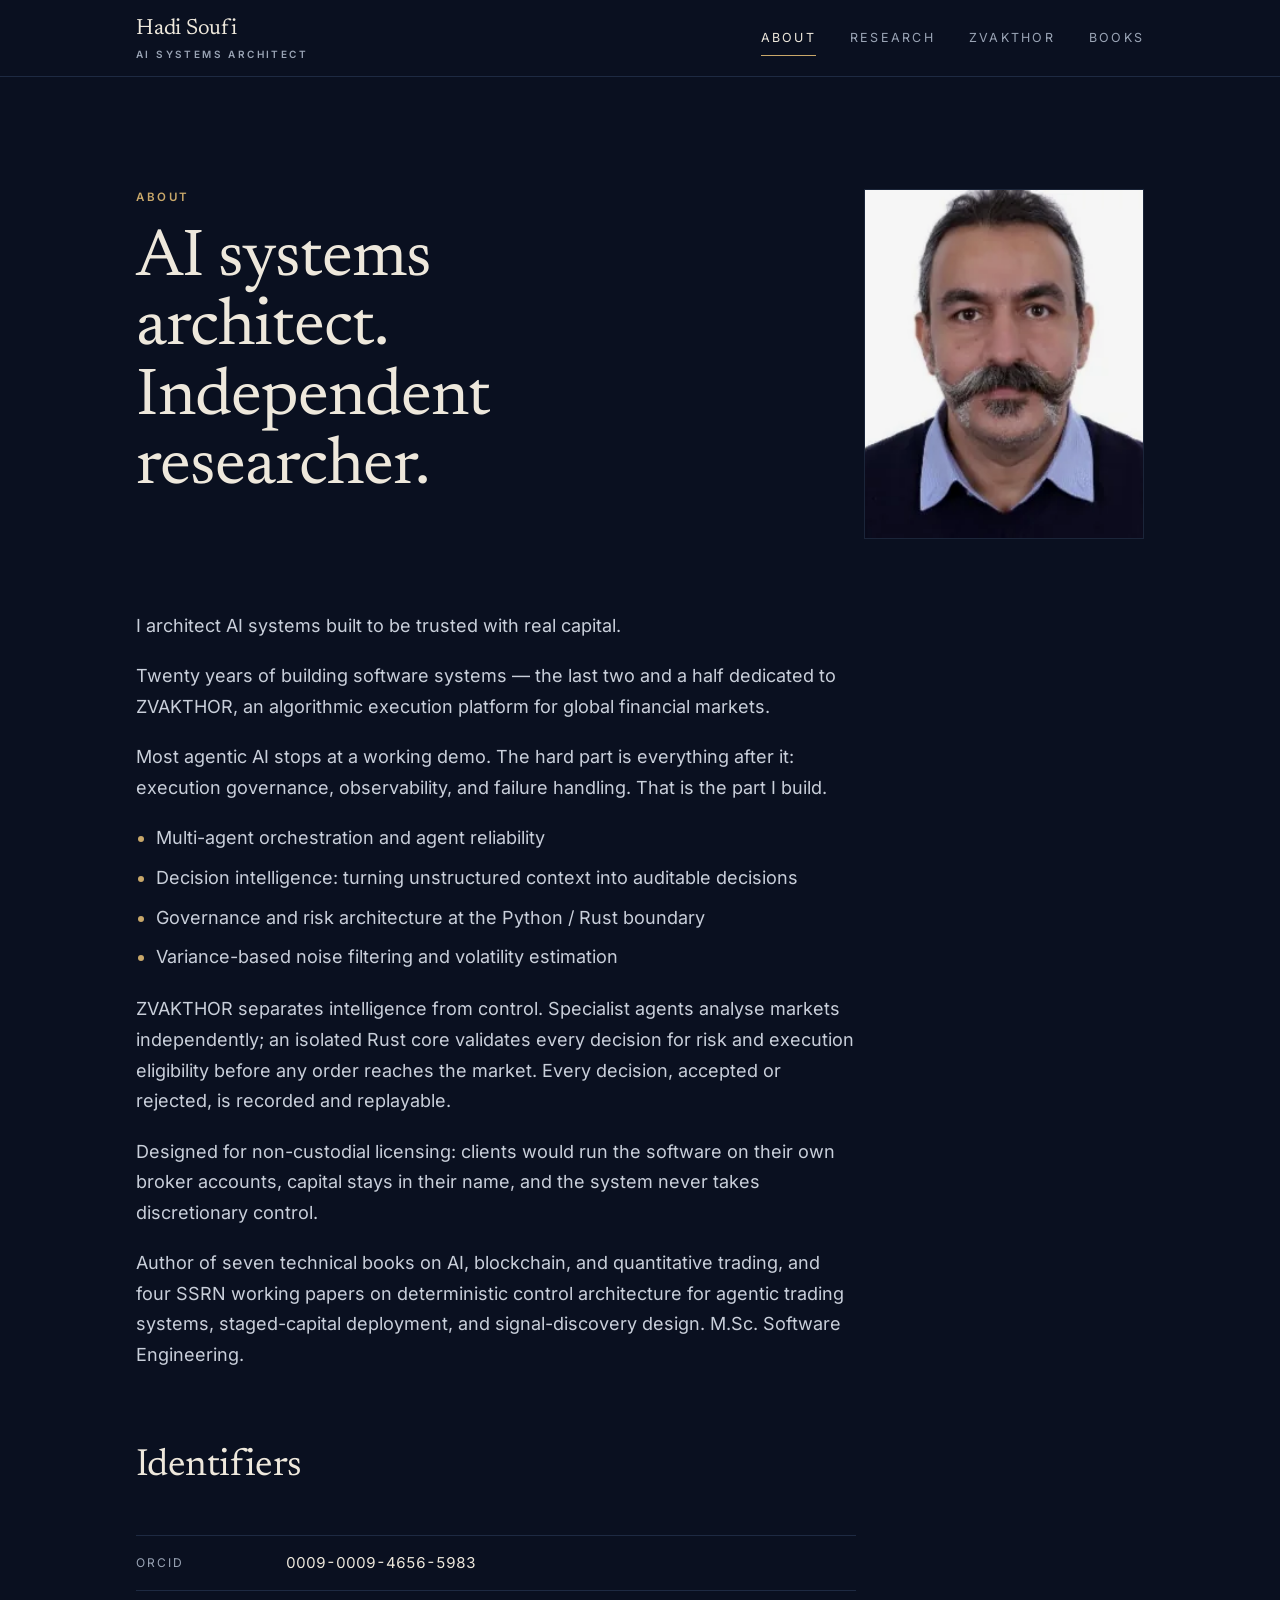
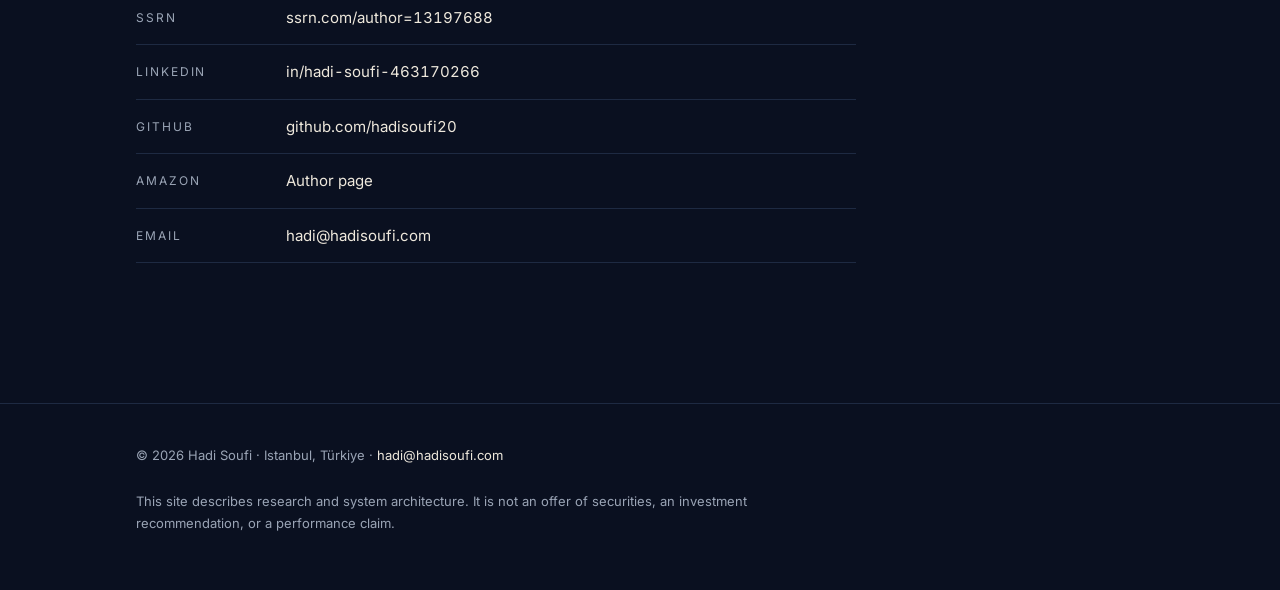
==== about/index.html @ 06dd4723 "Launch hadisoufi.com" ====
<!doctype html>
<html lang="en">
<head>
<meta charset="utf-8">
<meta name="viewport" content="width=device-width,initial-scale=1">
<title>About Hadi Soufi — AI Systems Architect</title>
<meta name="description" content="Biography of Hadi Soufi: AI systems architect, founder of ZVAKTHOR, author of seven technical books and four SSRN working papers.">
<link rel="canonical" href="https://hadisoufi.com/about/">
<meta name="robots" content="index,follow,max-image-preview:large">
<meta name="author" content="Hadi Soufi">
<meta name="theme-color" content="#0A1020">
<meta property="og:type" content="profile">
<meta property="og:site_name" content="Hadi Soufi">
<meta property="og:title" content="About Hadi Soufi — AI Systems Architect">
<meta property="og:description" content="Biography of Hadi Soufi: AI systems architect, founder of ZVAKTHOR, author of seven technical books and four SSRN working papers.">
<meta property="og:url" content="https://hadisoufi.com/about/">
<meta property="og:image" content="https://hadisoufi.com/og.png">
<meta property="og:image:width" content="1200">
<meta property="og:image:height" content="630">
<meta property="og:image:alt" content="Hadi Soufi — AI Systems Architect">
<meta name="twitter:card" content="summary_large_image">
<meta name="twitter:title" content="About Hadi Soufi — AI Systems Architect">
<meta name="twitter:description" content="Biography of Hadi Soufi: AI systems architect, founder of ZVAKTHOR, author of seven technical books and four SSRN working papers.">
<meta name="twitter:image" content="https://hadisoufi.com/og.png">
<link rel="icon" href="/favicon.svg" type="image/svg+xml">
<link rel="preload" href="/fonts/newsreader-400.woff2" as="font" type="font/woff2" crossorigin>
<link rel="stylesheet" href="/site.css">
<link rel="me" href="https://orcid.org/0009-0009-4656-5983"><link rel="me" href="https://github.com/hadisoufi20"><link rel="me" href="https://www.linkedin.com/in/hadi-soufi-463170266">
<script type="application/ld+json">{"@context":"https://schema.org","@graph":[{"@type":"ProfilePage","@id":"https://hadisoufi.com/about/#page","url":"https://hadisoufi.com/about/","name":"About Hadi Soufi","dateCreated":"2026-09-24","dateModified":"2026-09-25","mainEntity":{"@type":"Person","@id":"https://hadisoufi.com/#person","name":"Hadi Soufi","jobTitle":"AI Systems Architect","description":"AI systems architect and independent researcher working on deterministic control for autonomous and multi-agent systems.","url":"https://hadisoufi.com/","email":"mailto:hadi@hadisoufi.com","image":"https://hadisoufi.com/img/hadi-soufi.jpg","address":{"@type":"PostalAddress","addressLocality":"Istanbul","addressCountry":"TR"},"identifier":{"@type":"PropertyValue","propertyID":"ORCID","value":"0009-0009-4656-5983"},"knowsAbout":["Agentic AI trading systems","Multi-agent systems","AI systems architecture","Quantitative finance","Deterministic execution control"],"founder":{"@id":"https://hadisoufi.com/zvakthor/#org"},"sameAs":["https://orcid.org/0009-0009-4656-5983","https://ssrn.com/author=13197688","https://www.linkedin.com/in/hadi-soufi-463170266","https://github.com/hadisoufi20","https://www.amazon.com/stores/author/B0GQ66415M"]}},{"@type":"Organization","@id":"https://hadisoufi.com/zvakthor/#org","name":"ZVAKTHOR","url":"https://hadisoufi.com/zvakthor/","description":"Algorithmic execution platform that separates intelligence from control: specialist agents analyse markets; an isolated Rust core validates every decision before any order reaches the market.","founder":{"@id":"https://hadisoufi.com/#person"}}]}</script>
</head>
<body>
<a class="skip" href="#main">Skip to content</a>
<header class="top"><div class="wrap">
<a class="brand" href="/"><b>Hadi Soufi</b><small>AI Systems Architect</small></a>
<nav aria-label="Primary"><ul class="nav"><li><a href="/about/" aria-current="page">About</a></li><li><a href="/research/">Research</a></li><li><a href="/zvakthor/">ZVAKTHOR</a></li><li><a href="/books/">Books</a></li></ul></nav>
</div></header>
<main id="main">

<div class="page-head"><div class="wrap split">
<div><p class="kicker">About</p><h1 class="h2">AI systems architect. Independent researcher.</h1></div>
<figure class="portrait" style="max-width:280px;justify-self:end"><picture><source srcset="/img/hadi-soufi.webp" type="image/webp"><img src="/img/hadi-soufi.jpg" width="300" height="300" alt="Portrait of Hadi Soufi"></picture></figure>
</div></div>
<section class="first" style="padding-top:0"><div class="wrap"><div class="prose">
<p>I architect AI systems built to be trusted with real capital.</p>
<p>Twenty years of building software systems — the last two and a half dedicated to ZVAKTHOR, an algorithmic execution platform for global financial markets.</p>
<p>Most agentic AI stops at a working demo. The hard part is everything after it: execution governance, observability, and failure handling. That is the part I build.</p>
<ul>
<li>Multi-agent orchestration and agent reliability</li>
<li>Decision intelligence: turning unstructured context into auditable decisions</li>
<li>Governance and risk architecture at the Python / Rust boundary</li>
<li>Variance-based noise filtering and volatility estimation</li>
</ul>
<p>ZVAKTHOR separates intelligence from control. Specialist agents analyse markets independently; an isolated Rust core validates every decision for risk and execution eligibility before any order reaches the market. Every decision, accepted or rejected, is recorded and replayable.</p>
<p>Designed for non-custodial licensing: clients would run the software on their own broker accounts, capital stays in their name, and the system never takes discretionary control.</p>
<p>Author of seven technical books on AI, blockchain, and quantitative trading, and four SSRN working papers on deterministic control architecture for agentic trading systems, staged-capital deployment, and signal-discovery design. M.Sc. Software Engineering.</p>
<h2>Identifiers</h2>
<dl class="facts">
<dt>ORCID</dt><dd><a href="https://orcid.org/0009-0009-4656-5983">0009-0009-4656-5983</a></dd>
<dt>SSRN</dt><dd><a href="https://ssrn.com/author=13197688">ssrn.com/author=13197688</a></dd>
<dt>LinkedIn</dt><dd><a href="https://www.linkedin.com/in/hadi-soufi-463170266">in/hadi-soufi-463170266</a></dd>
<dt>GitHub</dt><dd><a href="https://github.com/hadisoufi20">github.com/hadisoufi20</a></dd>
<dt>Amazon</dt><dd><a href="https://www.amazon.com/stores/author/B0GQ66415M">Author page</a></dd>
<dt>Email</dt><dd><a href="mailto:hadi@hadisoufi.com">hadi@hadisoufi.com</a></dd>
</dl>
</div></div></section>

</main>
<footer><div class="wrap">
<p>© 2026 Hadi Soufi · Istanbul, Türkiye · <a href="mailto:hadi@hadisoufi.com">hadi@hadisoufi.com</a></p>
<p>This site describes research and system architecture. It is not an offer of securities, an investment recommendation, or a performance claim.</p>
</div></footer>
</body>
</html>
---- site.css ----
@font-face{font-family:"Newsreader";src:url(/fonts/newsreader-400.woff2) format("woff2");font-weight:300 500;font-style:normal;font-display:swap}
@font-face{font-family:"Inter";src:url(/fonts/inter-400.woff2) format("woff2");font-weight:400;font-style:normal;font-display:swap}
@font-face{font-family:"Inter";src:url(/fonts/inter-600.woff2) format("woff2");font-weight:600;font-style:normal;font-display:swap}

:root{
  --bg:#0A1020;--bg2:#0C1325;--surface:#111A2E;--line:#1E2A42;
  --ink:#EEE8DC;--ink2:#C9CFDA;--muted:#9AA4B5;--gold:#C9A86A;--gold-ink:#1A1408;
  --serif:"Newsreader",Georgia,"Times New Roman",serif;
  --sans:"Inter",system-ui,-apple-system,"Segoe UI",Roboto,Arial,sans-serif;
  --max:1120px;--gut:clamp(20px,5vw,56px);
}
*,*::before,*::after{box-sizing:border-box}
html{-webkit-text-size-adjust:100%;text-size-adjust:100%}
body{margin:0;background:var(--bg);color:var(--ink2);font:400 clamp(16px,1.05vw + 11px,18px)/1.7 var(--sans);-webkit-font-smoothing:antialiased;text-rendering:optimizeLegibility}
img{max-width:100%;height:auto;display:block}
a{color:var(--ink);text-decoration:none;text-underline-offset:.22em;text-decoration-thickness:1px}
a:hover{color:var(--gold)}
:focus-visible{outline:2px solid var(--gold);outline-offset:3px;border-radius:2px}
.skip{position:absolute;left:-9999px;top:0;background:var(--gold);color:var(--gold-ink);padding:10px 14px;z-index:10}
.skip:focus{left:12px;top:12px}
.wrap{max-width:var(--max);margin:0 auto;padding:0 var(--gut)}

/* header */
.top{border-bottom:1px solid var(--line);position:relative;z-index:2}
.top .wrap{display:flex;align-items:center;justify-content:space-between;min-height:76px;gap:24px}
.brand{display:flex;flex-direction:column;line-height:1.1}
.brand b{font:400 22px/1.1 var(--serif);color:var(--ink);letter-spacing:-.01em}
.brand small{font:600 10px/1 var(--sans);letter-spacing:.24em;text-transform:uppercase;color:var(--muted);margin-top:7px}
.nav{display:flex;gap:clamp(18px,3vw,34px);list-style:none;margin:0;padding:0}
.nav a{font:400 12.5px/1 var(--sans);letter-spacing:.18em;text-transform:uppercase;color:var(--muted);padding:12px 0;display:inline-block}
.nav a:hover,.nav a[aria-current=page]{color:var(--ink)}
.nav a[aria-current=page]{box-shadow:inset 0 -1px 0 var(--gold)}

/* type */
.kicker{font:600 11.5px/1.4 var(--sans);letter-spacing:.22em;text-transform:uppercase;color:var(--gold);margin:0 0 20px}
.rule{width:72px;height:1px;background:var(--gold);border:0;margin:0 0 40px}
h1,h2,h3{font-family:var(--serif);font-weight:400;color:var(--ink);letter-spacing:-.015em;margin:0}
.display{font-size:clamp(56px,9vw,128px);line-height:.98;letter-spacing:-.025em}
.h2{font-size:clamp(38px,5.2vw,72px);line-height:1.04}
.h3{font-size:clamp(26px,2.6vw,34px);line-height:1.18}
.sub{font:400 clamp(26px,3.3vw,44px)/1.15 var(--serif);color:var(--ink);margin:34px 0 26px}
.lede{font-size:clamp(17px,1.2vw + 10px,20px);color:var(--muted);max-width:640px;margin:0}
p{margin:0 0 1.1em}
.muted{color:var(--muted)}
.arrow::after{content:"\00a0→";}
.ext::after{content:"\00a0↗";font-size:.9em}

/* sections */
section{padding:clamp(80px,11vw,140px) 0;border-top:1px solid var(--line)}
section.first{border-top:0}
.split{display:grid;grid-template-columns:1fr 1fr;gap:clamp(40px,7vw,96px);align-items:start}
.head-row{display:flex;justify-content:space-between;align-items:flex-end;gap:24px;margin-bottom:clamp(36px,5vw,56px)}

/* hero */
.hero{padding:clamp(56px,8vw,96px) 0 clamp(64px,8vw,96px);background:radial-gradient(900px 480px at 78% 10%,rgba(56,90,160,.08),transparent 70%)}
.hero-grid{display:grid;grid-template-columns:minmax(0,1.55fr) minmax(0,.8fr);gap:clamp(36px,6vw,80px);align-items:end}
.portrait{margin:0}
.portrait img{width:100%;aspect-ratio:4/5;object-fit:cover;object-position:50% 22%;filter:saturate(.85) brightness(.95) contrast(1.03);border:1px solid var(--line)}
.portrait figcaption{font:600 11px/1 var(--sans);letter-spacing:.22em;text-transform:uppercase;color:var(--muted);text-align:right;margin-top:14px}
.ctas{display:flex;flex-wrap:wrap;gap:14px;margin-top:40px}
.btn{display:inline-flex;align-items:center;min-height:48px;padding:0 22px;font:600 12.5px/1 var(--sans);letter-spacing:.16em;text-transform:uppercase;border-radius:3px;border:1px solid var(--line);color:var(--ink);transition:border-color .2s,background .2s,color .2s}
.btn:hover{border-color:var(--gold);color:var(--ink)}
.btn.gold{background:var(--gold);border-color:var(--gold);color:var(--gold-ink)}
.btn.gold:hover{background:#D6B87E;color:var(--gold-ink)}
.focus{display:grid;grid-template-columns:repeat(4,1fr);border-top:1px solid var(--line);border-bottom:1px solid var(--line);margin-top:clamp(56px,7vw,88px)}
.focus div{padding:24px 20px 26px;border-left:1px solid var(--line)}
.focus div:first-child{border-left:0;padding-left:0}
.focus span{display:block;font:400 12px/1 var(--sans);color:var(--gold);letter-spacing:.12em;margin-bottom:12px;font-variant-numeric:tabular-nums}
.focus b{font:600 12px/1.5 var(--sans);letter-spacing:.14em;text-transform:uppercase;color:var(--ink2)}

/* facts */
dl.facts{display:grid;grid-template-columns:150px 1fr;gap:0;margin:36px 0 0;border-top:1px solid var(--line)}
dl.facts dt,dl.facts dd{padding:14px 0;border-bottom:1px solid var(--line);margin:0;font-size:15px}
dl.facts dt{color:var(--muted);font-size:12px;letter-spacing:.16em;text-transform:uppercase;padding-top:17px}
dl.facts dd{color:var(--ink);font-variant-numeric:tabular-nums}

/* architecture */
.arch{display:grid;grid-template-columns:1fr 56px 1fr 56px 1fr;align-items:stretch;margin-top:clamp(48px,6vw,72px);position:relative}
.layer{background:var(--surface);border:1px solid var(--line);border-radius:4px;padding:28px 28px 30px}
.layer .n{font:600 11.5px/1 var(--sans);color:var(--gold);letter-spacing:.14em}
.layer h3{font-size:clamp(24px,2.3vw,30px);margin:18px 0 10px}
.layer p{font-size:15px;color:var(--muted);margin:0}
.layer.core{border-color:var(--gold)}
.link{display:flex;align-items:center;justify-content:center;position:relative}
.link::before{content:"";height:1px;background:var(--gold);width:100%;opacity:.8}
.link::after{content:"";position:absolute;right:0;width:9px;height:9px;border-top:1px solid var(--gold);border-right:1px solid var(--gold);transform:rotate(45deg)}
.link.gate::before{background:none;border-top:1px dashed var(--gold)}
.boundary{position:absolute;top:-28px;bottom:-28px;width:0;border-left:1px dashed rgba(201,168,106,.6)}
.boundary-label{font:600 10.5px/1 var(--sans);letter-spacing:.2em;text-transform:uppercase;color:var(--gold);margin-top:18px;text-align:right}
.status{display:grid;grid-template-columns:150px 1fr;gap:24px;border-top:1px solid var(--line);border-bottom:1px solid var(--line);padding:30px 0;margin-top:clamp(56px,7vw,80px)}
.status p.kicker{margin:4px 0 0;color:var(--gold)}
.status p{color:var(--ink);margin:0;max-width:760px}

/* principle cards */
.principle{font:400 clamp(24px,2.8vw,36px)/1.25 var(--serif);color:var(--ink);max-width:880px;margin:0 0 clamp(40px,5vw,56px)}
.principle em{font-style:normal;color:var(--gold)}
.cards{display:grid;grid-template-columns:1fr 1fr;gap:20px}
.card{border:1px solid var(--line);border-radius:4px;padding:32px;background:linear-gradient(180deg,rgba(17,26,46,.7),rgba(17,26,46,.25))}
.card p.kicker{margin-bottom:14px;color:var(--gold)}
.card h3{font-size:clamp(26px,2.4vw,32px);margin-bottom:14px}
.card p{font-size:15.5px;color:var(--muted)}
.card .st{border-top:1px solid var(--line);padding-top:16px;margin:22px 0 0;font-size:13.5px;color:var(--ink2)}
.card .st b{font:600 11px/1 var(--sans);letter-spacing:.18em;text-transform:uppercase;color:var(--gold);margin-right:10px}

/* research list */
ol.papers{list-style:none;margin:0;padding:0;border-top:1px solid var(--line)}
ol.papers li{border-bottom:1px solid var(--line)}
ol.papers a{display:grid;grid-template-columns:70px 1fr 30px;gap:12px;padding:30px 0;color:inherit}
ol.papers .n{font:400 13px/1.9 var(--sans);color:var(--gold);font-variant-numeric:tabular-nums}
ol.papers .t{font:400 clamp(21px,2.1vw,28px)/1.25 var(--serif);color:var(--ink);display:block;max-width:760px;transition:color .2s}
ol.papers .m{display:block;font-size:13.5px;color:var(--muted);margin-top:10px}
ol.papers .ab{display:block;font-size:15px;color:var(--muted);margin-top:14px;max-width:760px}
ol.papers .go{color:var(--muted);text-align:right;font-size:18px}
ol.papers a:hover .t,ol.papers a:hover .go{color:var(--gold)}

/* repos */
.repos{display:grid;grid-template-columns:repeat(3,1fr);border-top:1px solid var(--line)}
.repo{padding:30px 28px 32px 0;border-bottom:1px solid var(--line)}
.repo+.repo{padding-left:28px;border-left:1px solid var(--line)}
.repo code{font:400 14px/1.4 ui-monospace,SFMono-Regular,Menlo,Consolas,monospace;color:var(--ink)}
.repo p{font-size:15px;color:var(--muted);margin:14px 0 18px}
.repo .t{font:600 11.5px/1 var(--sans);letter-spacing:.16em;text-transform:uppercase;color:var(--gold);font-variant-numeric:tabular-nums}

/* books */
.shelf{display:flex;align-items:flex-end;gap:10px;height:340px;justify-content:flex-end}
.spine{flex:1;max-width:74px;height:var(--h);background:var(--surface);border:1px solid var(--line);border-radius:2px;display:flex;align-items:flex-end;justify-content:center;padding:18px 0;transition:border-color .2s,transform .2s}
.spine span{writing-mode:vertical-rl;transform:rotate(180deg);font:400 15px/1.2 var(--serif);color:var(--ink2);max-height:100%;overflow:hidden}
.spine:hover{border-color:var(--gold);transform:translateY(-6px)}
.spine:hover span{color:var(--ink)}
.spine.s{background:#0E1628}
.booklist{list-style:none;margin:0;padding:0;border-top:1px solid var(--line)}
.booklist li{display:grid;grid-template-columns:1fr auto;gap:20px;align-items:baseline;padding:26px 0;border-bottom:1px solid var(--line)}
.booklist .t{font:400 clamp(22px,2.2vw,28px)/1.25 var(--serif);color:var(--ink)}
.booklist .s{display:block;font-size:15px;color:var(--muted);margin-top:6px}
.booklist a.b{font:600 12px/1 var(--sans);letter-spacing:.16em;text-transform:uppercase;white-space:nowrap}

/* contact */
.contact{text-align:center}
.contact .h2{font-size:clamp(44px,7vw,96px)}
.contact .lede{margin:28px auto 36px}
.contact .links{display:flex;justify-content:center;flex-wrap:wrap;gap:28px;margin-top:48px}
.contact .links a{font-size:15px}

/* article pages */
.page-head{padding:clamp(64px,9vw,112px) 0 clamp(48px,6vw,72px)}
.prose{max-width:720px}
.prose p{color:var(--ink2)}
.prose h2{font-size:clamp(28px,3vw,38px);margin:64px 0 20px}
.prose ul{padding-left:1.1em;margin:0 0 1.2em}
.prose li{margin:.5em 0;color:var(--ink2)}
.prose li::marker{color:var(--gold)}
.cite{background:var(--surface);border:1px solid var(--line);border-radius:4px;padding:22px 24px;font-size:14.5px;color:var(--ink2);margin:0 0 18px;overflow-x:auto}
pre.cite{font:400 13px/1.6 ui-monospace,SFMono-Regular,Menlo,Consolas,monospace;white-space:pre}
.copy{font:600 11.5px/1 var(--sans);letter-spacing:.16em;text-transform:uppercase;background:none;border:1px solid var(--line);color:var(--ink);padding:12px 16px;border-radius:3px;cursor:pointer;min-height:44px}
.copy:hover{border-color:var(--gold)}
.crumb{font-size:13px;color:var(--muted);margin-bottom:28px;letter-spacing:.04em}
.crumb a{color:var(--muted)}

/* footer */
footer{border-top:1px solid var(--line);padding:40px 0 56px;font-size:13px;color:var(--muted)}
footer .wrap{display:flex;justify-content:space-between;gap:24px;flex-wrap:wrap}
footer p{margin:0;max-width:640px}

/* reveal */
@media (prefers-reduced-motion:no-preference){
  .hero .display,.hero .sub,.hero .lede,.hero .ctas,.portrait{animation:rise .7s cubic-bezier(.2,.7,.2,1) both}
  .hero .sub{animation-delay:.06s}.hero .lede{animation-delay:.12s}.hero .ctas{animation-delay:.18s}.portrait{animation-delay:.1s}
  @keyframes rise{from{opacity:0;transform:translateY(10px)}to{opacity:1;transform:none}}
}

/* responsive */
@media (max-width:900px){
  .hero-grid,.split,.cards{grid-template-columns:1fr}
  .portrait{max-width:240px}
  .boundary-label{text-align:left}
  .portrait figcaption{text-align:left}
  .focus{grid-template-columns:1fr 1fr}
  .focus div:nth-child(3){border-left:0;padding-left:0}
  .focus div:nth-child(-n+2){border-bottom:1px solid var(--line)}
  .arch{grid-template-columns:1fr;gap:0}
  .link{height:44px}
  .link::before{width:1px;height:100%}
  .link.gate::before{border-top:0;border-left:1px dashed var(--gold)}
  .link::after{right:auto;bottom:2px;transform:rotate(135deg)}
  .boundary{display:none}
  .repos{grid-template-columns:1fr}
  .repo,.repo+.repo{padding:26px 0;border-left:0}
  .shelf{justify-content:flex-start;height:280px;margin-top:40px}
  .head-row{flex-direction:column;align-items:flex-start}
}
@media (max-width:640px){
  .top .wrap{flex-direction:column;align-items:flex-start;justify-content:center;padding-top:16px;padding-bottom:6px;gap:6px}
  .nav{gap:20px}
  .status,dl.facts{grid-template-columns:1fr}
  .status{gap:10px}
  dl.facts dt{border-bottom:0;padding-bottom:0}
  ol.papers a{grid-template-columns:44px 1fr}
  ol.papers .go{display:none}
  .booklist li{grid-template-columns:1fr}
  .spine span{font-size:13px}
  .shelf{gap:6px}
}
@media print{
  :root{--bg:#fff;--ink:#111;--ink2:#222;--muted:#555;--line:#ddd;--surface:#fff;--gold:#7E6128}
  .top nav,.ctas,.copy{display:none}
  section{padding:32px 0}
}
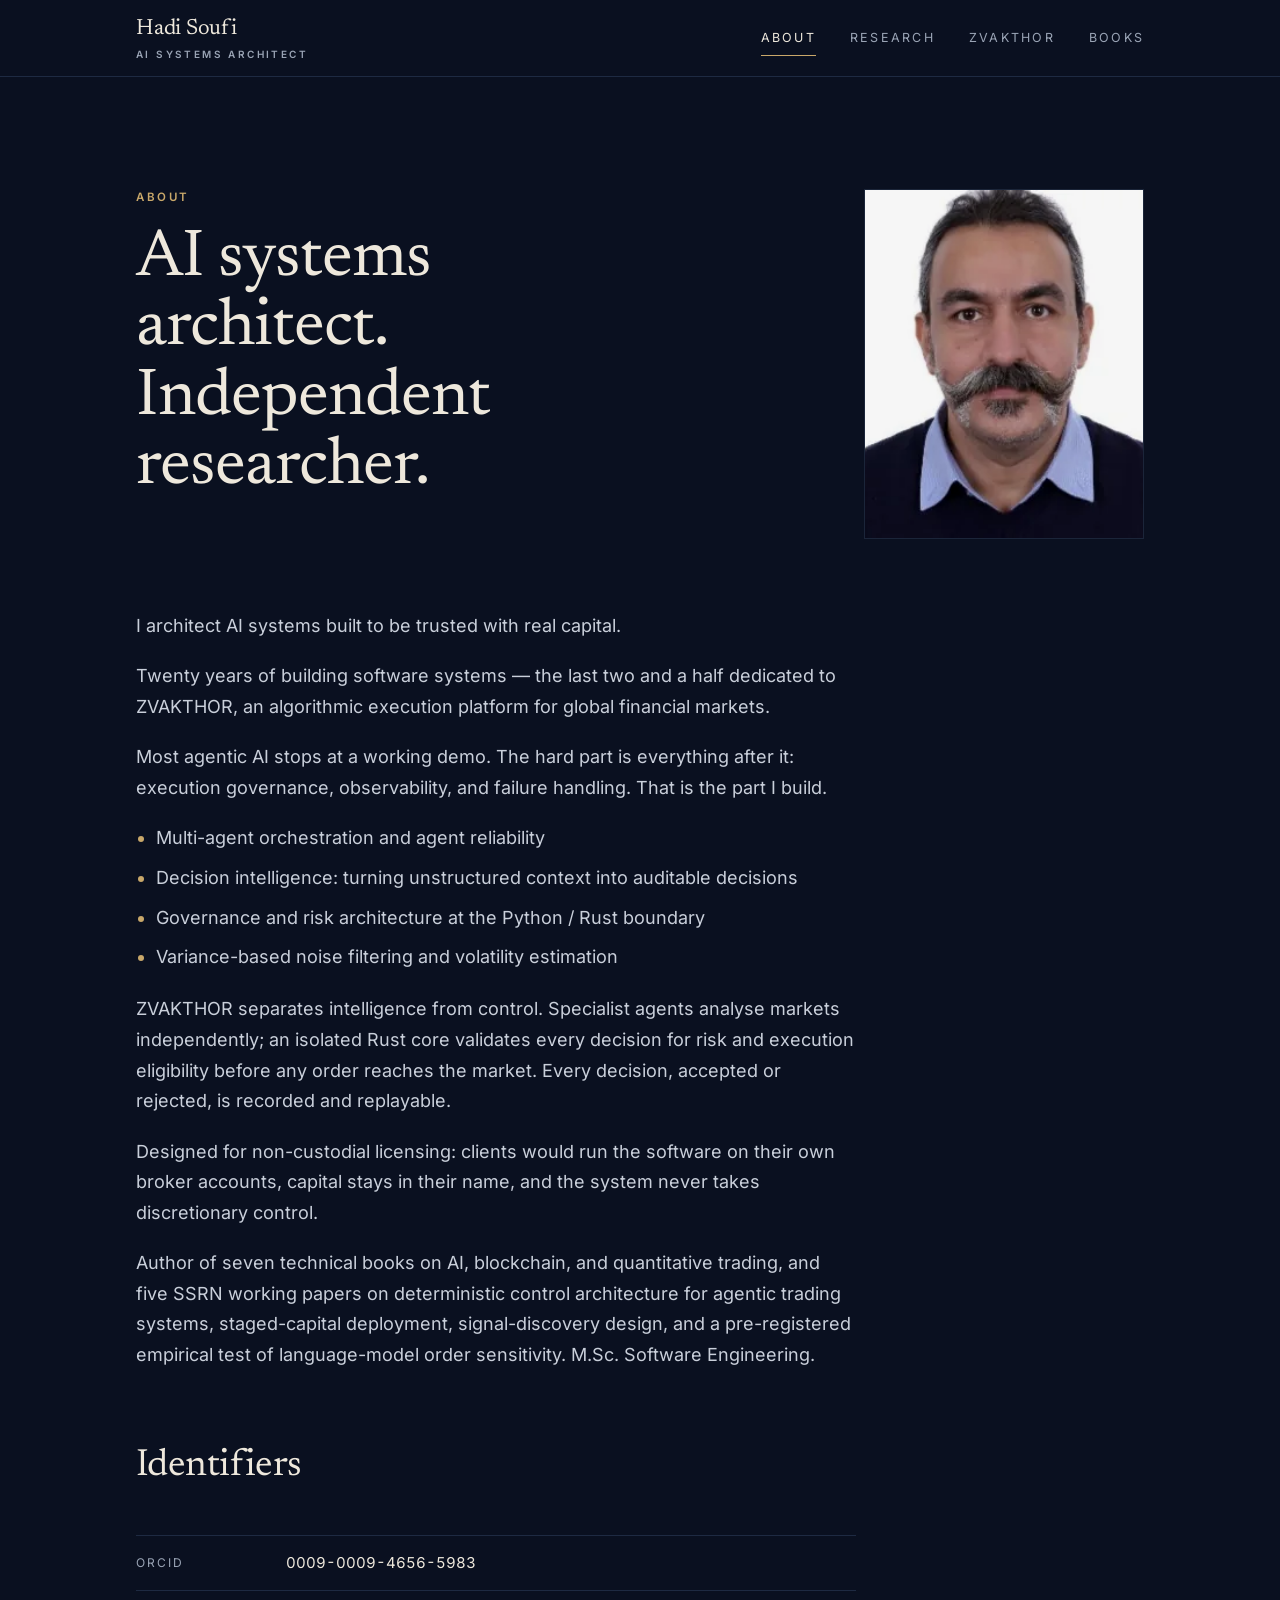
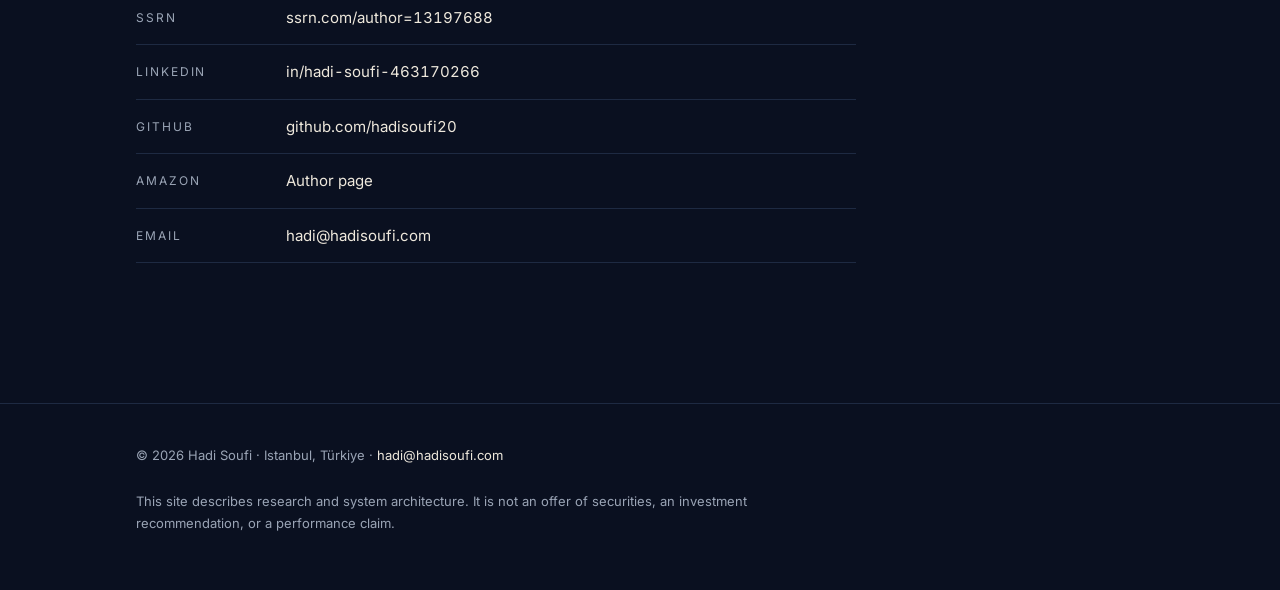
==== commit dc2f04a2: "Add paper 05: Order Invariance at the Last Language-Model Boundary" ====
--- a/about/index.html
+++ b/about/index.html
@@ -4,7 +4,7 @@
 <meta charset="utf-8">
 <meta name="viewport" content="width=device-width,initial-scale=1">
 <title>About Hadi Soufi — AI Systems Architect</title>
-<meta name="description" content="Biography of Hadi Soufi: AI systems architect, founder of ZVAKTHOR, author of seven technical books and four SSRN working papers.">
+<meta name="description" content="Biography of Hadi Soufi: AI systems architect, founder of ZVAKTHOR, author of seven technical books and five SSRN working papers.">
 <link rel="canonical" href="https://hadisoufi.com/about/">
 <meta name="robots" content="index,follow,max-image-preview:large">
 <meta name="author" content="Hadi Soufi">
@@ -12,7 +12,7 @@
 <meta property="og:type" content="profile">
 <meta property="og:site_name" content="Hadi Soufi">
 <meta property="og:title" content="About Hadi Soufi — AI Systems Architect">
-<meta property="og:description" content="Biography of Hadi Soufi: AI systems architect, founder of ZVAKTHOR, author of seven technical books and four SSRN working papers.">
+<meta property="og:description" content="Biography of Hadi Soufi: AI systems architect, founder of ZVAKTHOR, author of seven technical books and five SSRN working papers.">
 <meta property="og:url" content="https://hadisoufi.com/about/">
 <meta property="og:image" content="https://hadisoufi.com/og.png">
 <meta property="og:image:width" content="1200">
@@ -20,13 +20,13 @@
 <meta property="og:image:alt" content="Hadi Soufi — AI Systems Architect">
 <meta name="twitter:card" content="summary_large_image">
 <meta name="twitter:title" content="About Hadi Soufi — AI Systems Architect">
-<meta name="twitter:description" content="Biography of Hadi Soufi: AI systems architect, founder of ZVAKTHOR, author of seven technical books and four SSRN working papers.">
+<meta name="twitter:description" content="Biography of Hadi Soufi: AI systems architect, founder of ZVAKTHOR, author of seven technical books and five SSRN working papers.">
 <meta name="twitter:image" content="https://hadisoufi.com/og.png">
 <link rel="icon" href="/favicon.svg" type="image/svg+xml">
 <link rel="preload" href="/fonts/newsreader-400.woff2" as="font" type="font/woff2" crossorigin>
 <link rel="stylesheet" href="/site.css">
 <link rel="me" href="https://orcid.org/0009-0009-4656-5983"><link rel="me" href="https://github.com/hadisoufi20"><link rel="me" href="https://www.linkedin.com/in/hadi-soufi-463170266">
-<script type="application/ld+json">{"@context":"https://schema.org","@graph":[{"@type":"ProfilePage","@id":"https://hadisoufi.com/about/#page","url":"https://hadisoufi.com/about/","name":"About Hadi Soufi","dateCreated":"2026-09-24","dateModified":"2026-09-25","mainEntity":{"@type":"Person","@id":"https://hadisoufi.com/#person","name":"Hadi Soufi","jobTitle":"AI Systems Architect","description":"AI systems architect and independent researcher working on deterministic control for autonomous and multi-agent systems.","url":"https://hadisoufi.com/","email":"mailto:hadi@hadisoufi.com","image":"https://hadisoufi.com/img/hadi-soufi.jpg","address":{"@type":"PostalAddress","addressLocality":"Istanbul","addressCountry":"TR"},"identifier":{"@type":"PropertyValue","propertyID":"ORCID","value":"0009-0009-4656-5983"},"knowsAbout":["Agentic AI trading systems","Multi-agent systems","AI systems architecture","Quantitative finance","Deterministic execution control"],"founder":{"@id":"https://hadisoufi.com/zvakthor/#org"},"sameAs":["https://orcid.org/0009-0009-4656-5983","https://ssrn.com/author=13197688","https://www.linkedin.com/in/hadi-soufi-463170266","https://github.com/hadisoufi20","https://www.amazon.com/stores/author/B0GQ66415M"]}},{"@type":"Organization","@id":"https://hadisoufi.com/zvakthor/#org","name":"ZVAKTHOR","url":"https://hadisoufi.com/zvakthor/","description":"Algorithmic execution platform that separates intelligence from control: specialist agents analyse markets; an isolated Rust core validates every decision before any order reaches the market.","founder":{"@id":"https://hadisoufi.com/#person"}}]}</script>
+<script type="application/ld+json">{"@context":"https://schema.org","@graph":[{"@type":"ProfilePage","@id":"https://hadisoufi.com/about/#page","url":"https://hadisoufi.com/about/","name":"About Hadi Soufi","dateCreated":"2026-09-24T00:00:00+03:00","dateModified":"2026-09-30T12:21:05+03:00","mainEntity":{"@type":"Person","@id":"https://hadisoufi.com/#person","name":"Hadi Soufi","jobTitle":"AI Systems Architect","description":"AI systems architect and independent researcher working on deterministic control for autonomous and multi-agent systems.","url":"https://hadisoufi.com/","email":"mailto:hadi@hadisoufi.com","image":"https://hadisoufi.com/img/hadi-soufi.jpg","address":{"@type":"PostalAddress","addressLocality":"Istanbul","addressCountry":"TR"},"identifier":{"@type":"PropertyValue","propertyID":"ORCID","value":"0009-0009-4656-5983"},"knowsAbout":["Agentic AI trading systems","Multi-agent systems","AI systems architecture","Quantitative finance","Deterministic execution control"],"founder":{"@id":"https://hadisoufi.com/zvakthor/#org"},"sameAs":["https://orcid.org/0009-0009-4656-5983","https://ssrn.com/author=13197688","https://www.linkedin.com/in/hadi-soufi-463170266","https://github.com/hadisoufi20","https://www.amazon.com/stores/author/B0GQ66415M"]}},{"@type":"Organization","@id":"https://hadisoufi.com/zvakthor/#org","name":"ZVAKTHOR","url":"https://hadisoufi.com/zvakthor/","description":"Algorithmic execution platform that separates intelligence from control: specialist agents analyse markets; an isolated Rust core validates every decision before any order reaches the market.","founder":{"@id":"https://hadisoufi.com/#person"}}]}</script>
 </head>
 <body>
 <a class="skip" href="#main">Skip to content</a>
@@ -52,7 +52,7 @@
 </ul>
 <p>ZVAKTHOR separates intelligence from control. Specialist agents analyse markets independently; an isolated Rust core validates every decision for risk and execution eligibility before any order reaches the market. Every decision, accepted or rejected, is recorded and replayable.</p>
 <p>Designed for non-custodial licensing: clients would run the software on their own broker accounts, capital stays in their name, and the system never takes discretionary control.</p>
-<p>Author of seven technical books on AI, blockchain, and quantitative trading, and four SSRN working papers on deterministic control architecture for agentic trading systems, staged-capital deployment, and signal-discovery design. M.Sc. Software Engineering.</p>
+<p>Author of seven technical books on AI, blockchain, and quantitative trading, and five SSRN working papers on deterministic control architecture for agentic trading systems, staged-capital deployment, signal-discovery design, and a pre-registered empirical test of language-model order sensitivity. M.Sc. Software Engineering.</p>
 <h2>Identifiers</h2>
 <dl class="facts">
 <dt>ORCID</dt><dd><a href="https://orcid.org/0009-0009-4656-5983">0009-0009-4656-5983</a></dd>
--- a/site.css
+++ b/site.css
@@ -205,3 +205,4 @@
   .top nav,.ctas,.copy{display:none}
   section{padding:32px 0}
 }
+ol.papers .st{display:block;font:400 clamp(16px,1.3vw,18px)/1.4 var(--serif);color:var(--ink2);margin-top:6px;max-width:760px}
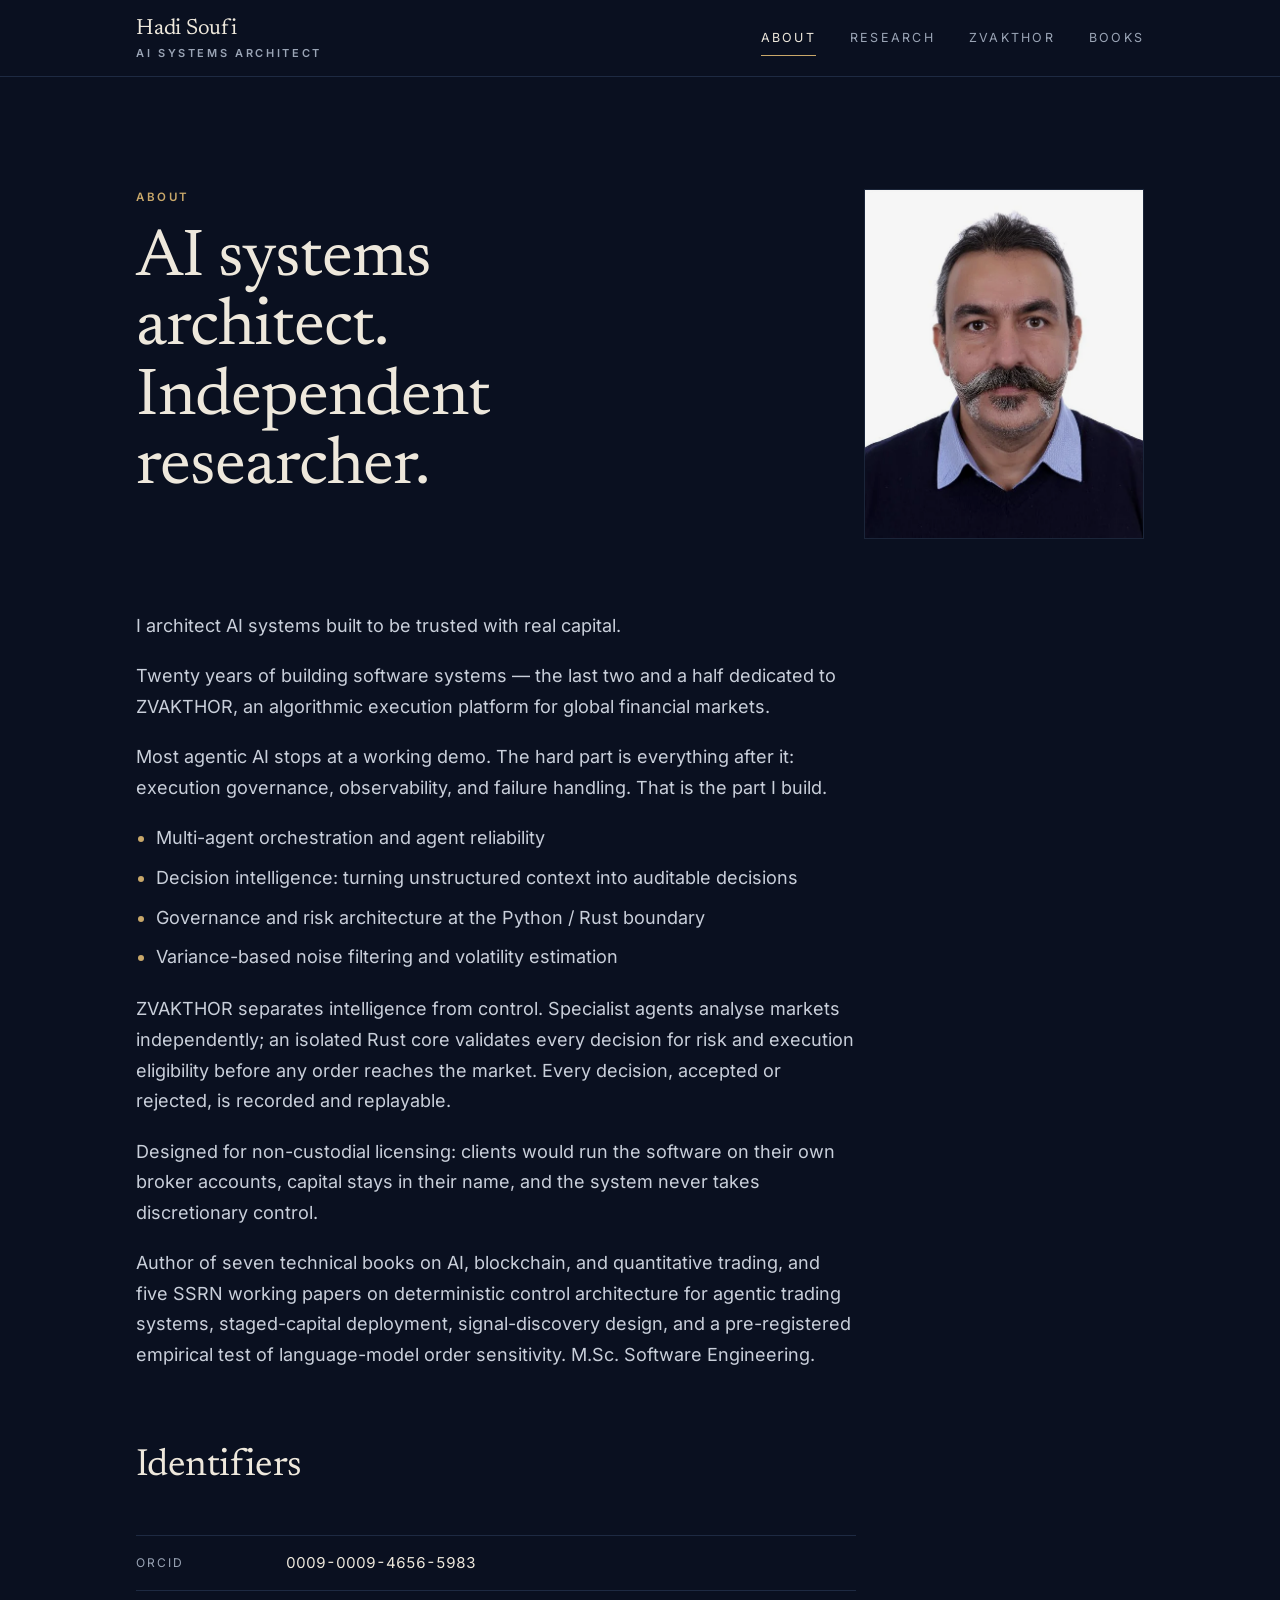
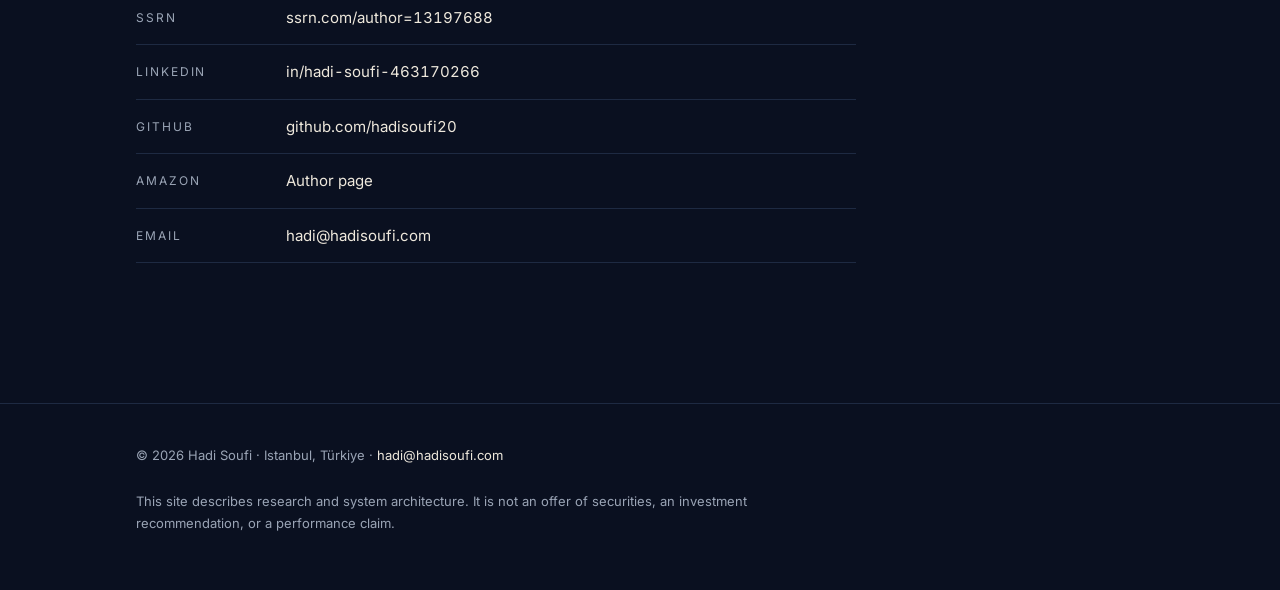
==== commit 6e443f65: "Site polish: higher-resolution portrait, book descriptions, SEO fixes - Portrait replaced with a 567" ====
--- a/about/index.html
+++ b/about/index.html
@@ -38,7 +38,7 @@
 
 <div class="page-head"><div class="wrap split">
 <div><p class="kicker">About</p><h1 class="h2">AI systems architect. Independent researcher.</h1></div>
-<figure class="portrait" style="max-width:280px;justify-self:end"><picture><source srcset="/img/hadi-soufi.webp" type="image/webp"><img src="/img/hadi-soufi.jpg" width="300" height="300" alt="Portrait of Hadi Soufi"></picture></figure>
+<figure class="portrait" style="max-width:280px;justify-self:end"><picture><source srcset="/img/hadi-soufi.webp" type="image/webp"><img src="/img/hadi-soufi.jpg" width="567" height="709" alt="Portrait of Hadi Soufi"></picture></figure>
 </div></div>
 <section class="first" style="padding-top:0"><div class="wrap"><div class="prose">
 <p>I architect AI systems built to be trusted with real capital.</p>
--- a/site.css
+++ b/site.css
@@ -25,7 +25,7 @@
 .top .wrap{display:flex;align-items:center;justify-content:space-between;min-height:76px;gap:24px}
 .brand{display:flex;flex-direction:column;line-height:1.1}
 .brand b{font:400 22px/1.1 var(--serif);color:var(--ink);letter-spacing:-.01em}
-.brand small{font:600 10px/1 var(--sans);letter-spacing:.24em;text-transform:uppercase;color:var(--muted);margin-top:7px}
+.brand small{font:600 11px/1 var(--sans);letter-spacing:.24em;text-transform:uppercase;color:var(--muted);margin-top:7px}
 .nav{display:flex;gap:clamp(18px,3vw,34px);list-style:none;margin:0;padding:0}
 .nav a{font:400 12.5px/1 var(--sans);letter-spacing:.18em;text-transform:uppercase;color:var(--muted);padding:12px 0;display:inline-block}
 .nav a:hover,.nav a[aria-current=page]{color:var(--ink)}
@@ -86,7 +86,7 @@
 .link::after{content:"";position:absolute;right:0;width:9px;height:9px;border-top:1px solid var(--gold);border-right:1px solid var(--gold);transform:rotate(45deg)}
 .link.gate::before{background:none;border-top:1px dashed var(--gold)}
 .boundary{position:absolute;top:-28px;bottom:-28px;width:0;border-left:1px dashed rgba(201,168,106,.6)}
-.boundary-label{font:600 10.5px/1 var(--sans);letter-spacing:.2em;text-transform:uppercase;color:var(--gold);margin-top:18px;text-align:right}
+.boundary-label{font:600 11px/1 var(--sans);letter-spacing:.2em;text-transform:uppercase;color:var(--gold);margin-top:18px;text-align:right}
 .status{display:grid;grid-template-columns:150px 1fr;gap:24px;border-top:1px solid var(--line);border-bottom:1px solid var(--line);padding:30px 0;margin-top:clamp(56px,7vw,80px)}
 .status p.kicker{margin:4px 0 0;color:var(--gold)}
 .status p{color:var(--ink);margin:0;max-width:760px}
@@ -132,6 +132,7 @@
 .booklist li{display:grid;grid-template-columns:1fr auto;gap:20px;align-items:baseline;padding:26px 0;border-bottom:1px solid var(--line)}
 .booklist .t{font:400 clamp(22px,2.2vw,28px)/1.25 var(--serif);color:var(--ink)}
 .booklist .s{display:block;font-size:15px;color:var(--muted);margin-top:6px}
+.booklist .d{font-size:15.5px;color:var(--muted);margin:12px 0 0;max-width:720px}
 .booklist a.b{font:600 12px/1 var(--sans);letter-spacing:.16em;text-transform:uppercase;white-space:nowrap}
 
 /* contact */
@@ -187,6 +188,8 @@
   .repo,.repo+.repo{padding:26px 0;border-left:0}
   .shelf{justify-content:flex-start;height:280px;margin-top:40px}
   .head-row{flex-direction:column;align-items:flex-start}
+  .arrow,.head-row>a,.repo>a,dl.facts a,.contact .links a,.booklist a.b,.crumb a,footer a{display:inline-block;padding:10px 0;margin:-10px 0}
+  .contact .links a{margin:0}
 }
 @media (max-width:640px){
   .top .wrap{flex-direction:column;align-items:flex-start;justify-content:center;padding-top:16px;padding-bottom:6px;gap:6px}
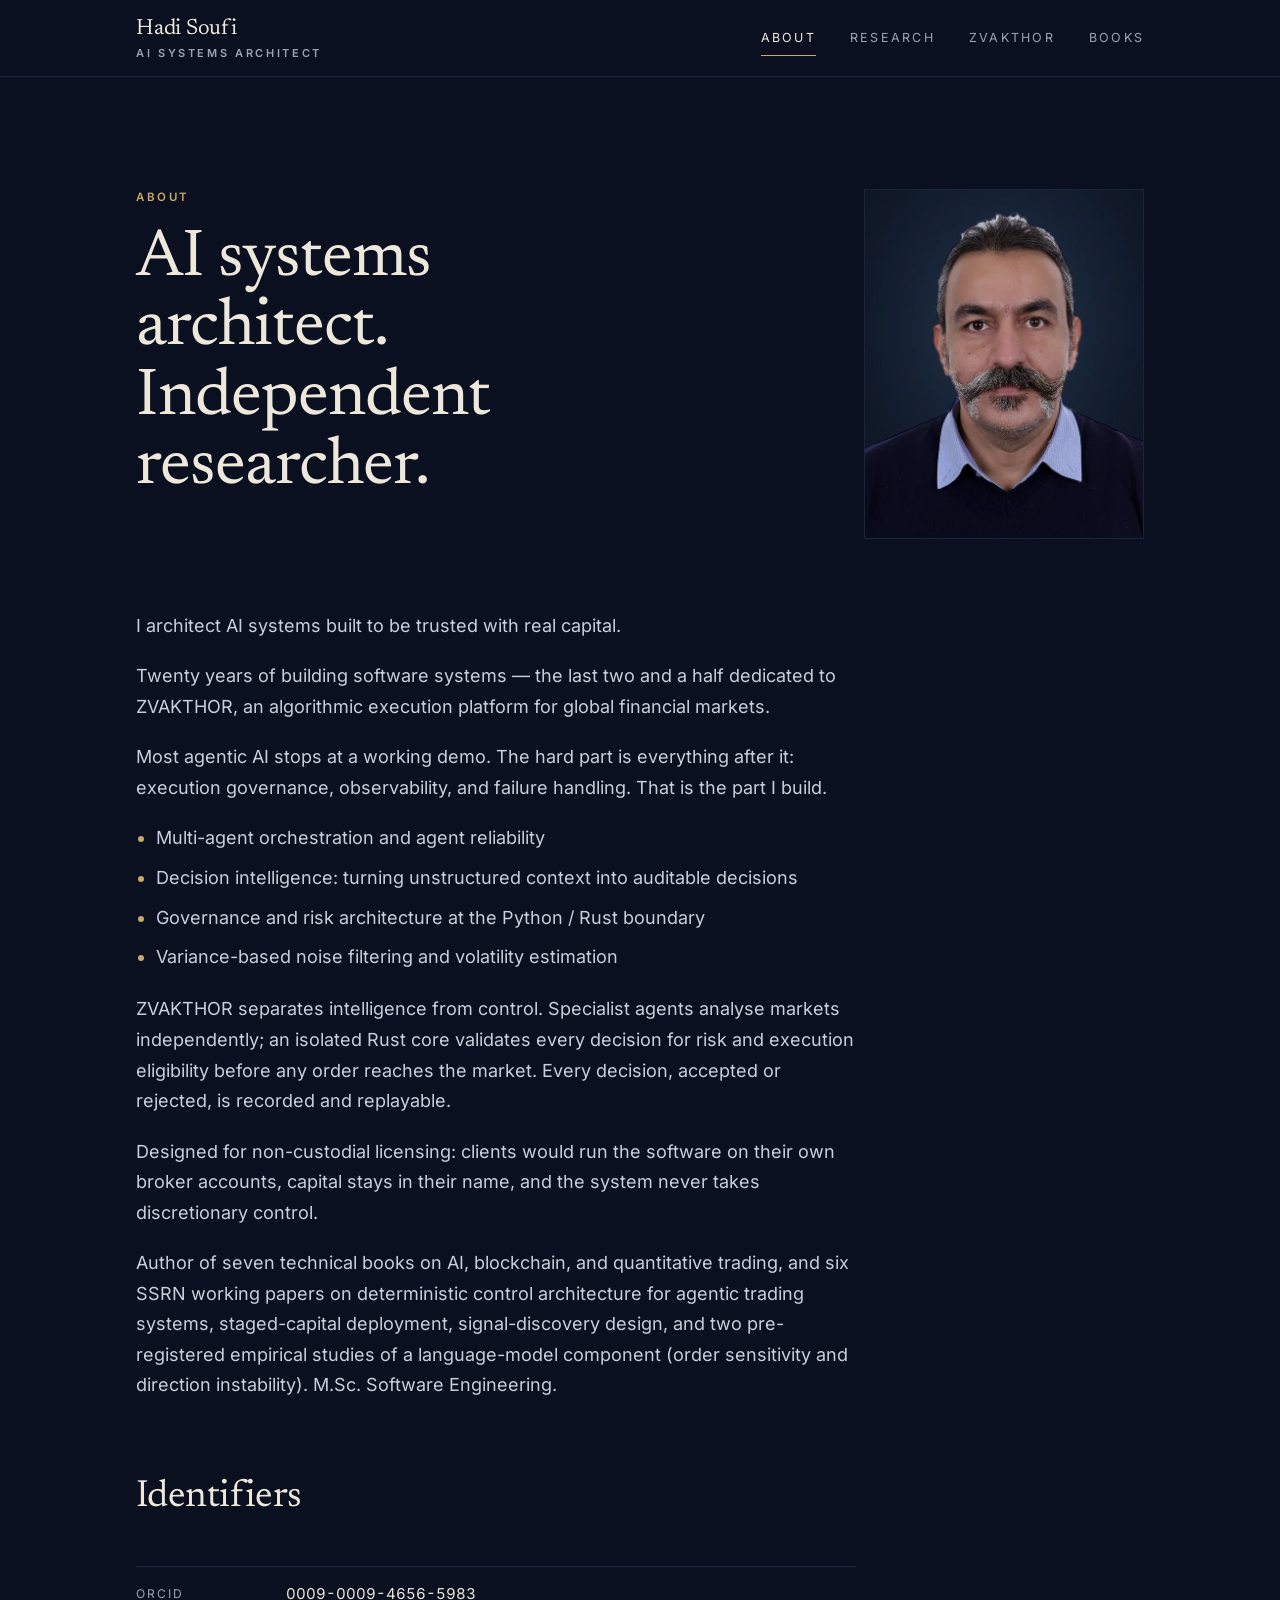
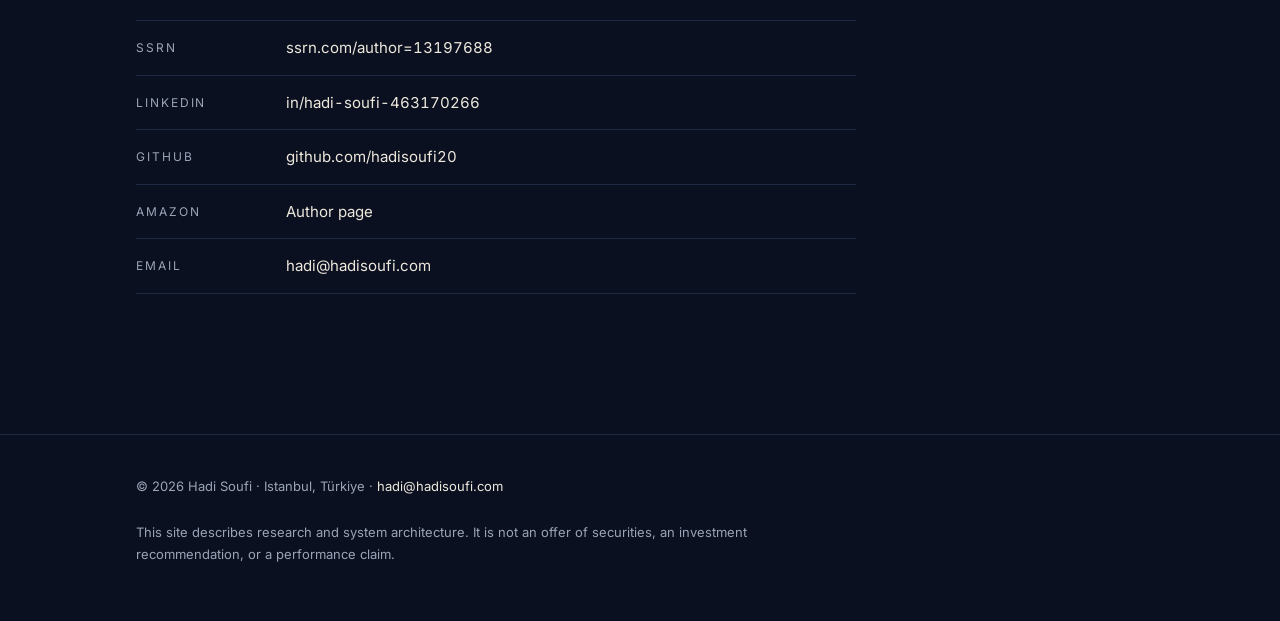
==== commit 05f5761f: "Correct paper count and Paper 06 two-wave totals About page: six SSRN working papers, two pre-regist" ====
--- a/about/index.html
+++ b/about/index.html
@@ -4,7 +4,7 @@
 <meta charset="utf-8">
 <meta name="viewport" content="width=device-width,initial-scale=1">
 <title>About Hadi Soufi — AI Systems Architect</title>
-<meta name="description" content="Biography of Hadi Soufi: AI systems architect, founder of ZVAKTHOR, author of seven technical books and five SSRN working papers.">
+<meta name="description" content="Biography of Hadi Soufi: AI systems architect, founder of ZVAKTHOR, author of seven technical books and six SSRN working papers.">
 <link rel="canonical" href="https://hadisoufi.com/about/">
 <meta name="robots" content="index,follow,max-image-preview:large">
 <meta name="author" content="Hadi Soufi">
@@ -12,7 +12,7 @@
 <meta property="og:type" content="profile">
 <meta property="og:site_name" content="Hadi Soufi">
 <meta property="og:title" content="About Hadi Soufi — AI Systems Architect">
-<meta property="og:description" content="Biography of Hadi Soufi: AI systems architect, founder of ZVAKTHOR, author of seven technical books and five SSRN working papers.">
+<meta property="og:description" content="Biography of Hadi Soufi: AI systems architect, founder of ZVAKTHOR, author of seven technical books and six SSRN working papers.">
 <meta property="og:url" content="https://hadisoufi.com/about/">
 <meta property="og:image" content="https://hadisoufi.com/og.png">
 <meta property="og:image:width" content="1200">
@@ -20,7 +20,7 @@
 <meta property="og:image:alt" content="Hadi Soufi — AI Systems Architect">
 <meta name="twitter:card" content="summary_large_image">
 <meta name="twitter:title" content="About Hadi Soufi — AI Systems Architect">
-<meta name="twitter:description" content="Biography of Hadi Soufi: AI systems architect, founder of ZVAKTHOR, author of seven technical books and five SSRN working papers.">
+<meta name="twitter:description" content="Biography of Hadi Soufi: AI systems architect, founder of ZVAKTHOR, author of seven technical books and six SSRN working papers.">
 <meta name="twitter:image" content="https://hadisoufi.com/og.png">
 <link rel="icon" href="/favicon.svg" type="image/svg+xml">
 <link rel="preload" href="/fonts/newsreader-400.woff2" as="font" type="font/woff2" crossorigin>
@@ -52,7 +52,7 @@
 </ul>
 <p>ZVAKTHOR separates intelligence from control. Specialist agents analyse markets independently; an isolated Rust core validates every decision for risk and execution eligibility before any order reaches the market. Every decision, accepted or rejected, is recorded and replayable.</p>
 <p>Designed for non-custodial licensing: clients would run the software on their own broker accounts, capital stays in their name, and the system never takes discretionary control.</p>
-<p>Author of seven technical books on AI, blockchain, and quantitative trading, and five SSRN working papers on deterministic control architecture for agentic trading systems, staged-capital deployment, signal-discovery design, and a pre-registered empirical test of language-model order sensitivity. M.Sc. Software Engineering.</p>
+<p>Author of seven technical books on AI, blockchain, and quantitative trading, and six SSRN working papers on deterministic control architecture for agentic trading systems, staged-capital deployment, signal-discovery design, and two pre-registered empirical studies of a language-model component (order sensitivity and direction instability). M.Sc. Software Engineering.</p>
 <h2>Identifiers</h2>
 <dl class="facts">
 <dt>ORCID</dt><dd><a href="https://orcid.org/0009-0009-4656-5983">0009-0009-4656-5983</a></dd>
